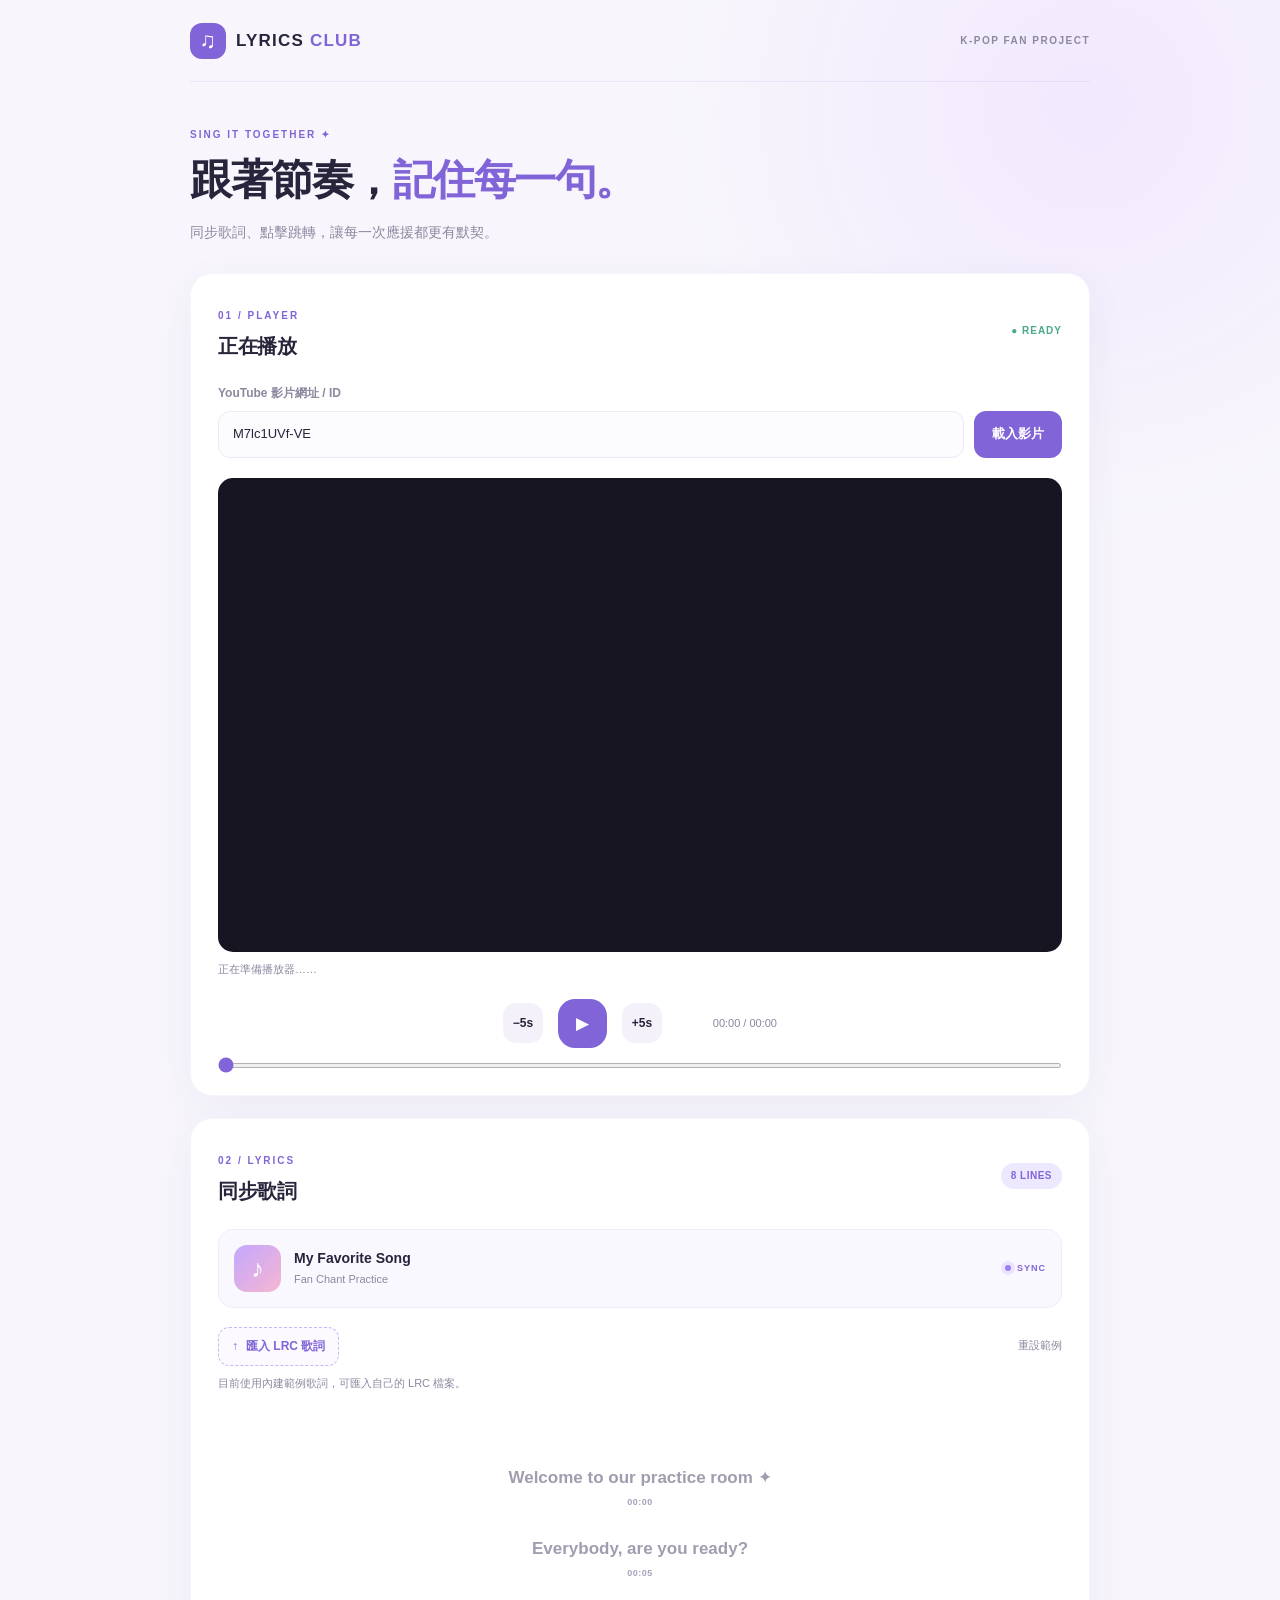
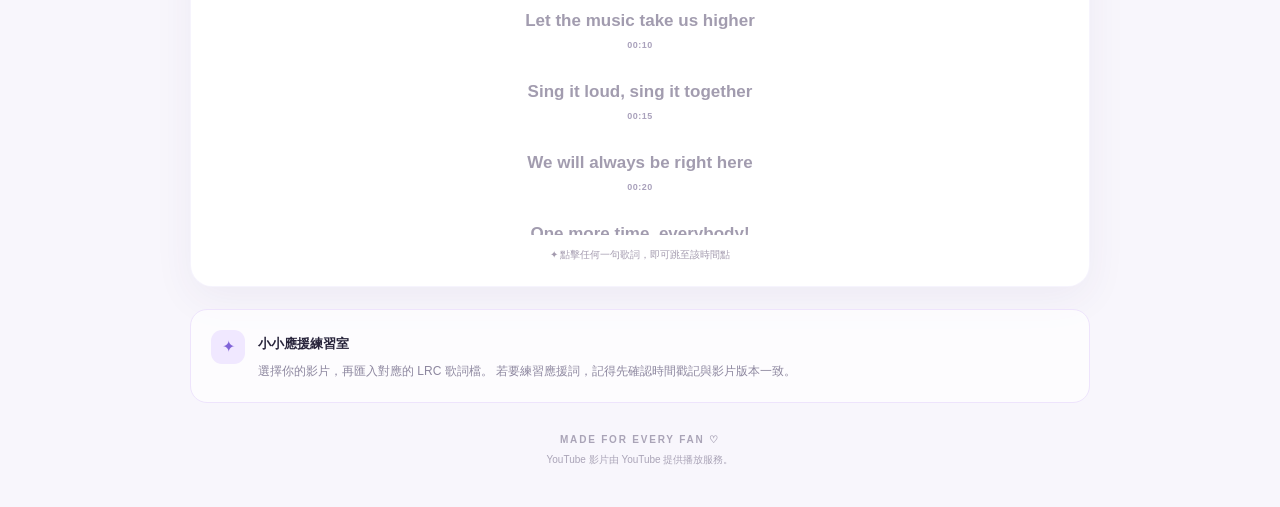
==== index.html @ d7e1ba17 "no.1" ====
<!DOCTYPE html>
<html lang="zh-Hant">
<head>
  <meta charset="UTF-8">

  <!-- 讓手機瀏覽器正確顯示響應式版面 -->
  <meta name="viewport" content="width=device-width, initial-scale=1.0">

  <meta name="theme-color" content="#f8f5ff">
  <meta name="description" content="K-pop 應援詞同步播放器，跟著影片練習歌詞。">

  <title>LYRICS CLUB — 應援詞播放器</title>

  <!-- 引入獨立 CSS 樣式表 -->
  <link rel="stylesheet" href="style.css">

  <!--
    YouTube IFrame API：
    API 載入完成後會呼叫 script.js 中的
    onYouTubeIframeAPIReady() 函式。
  -->
  <script src="https://www.youtube.com/iframe_api" async></script>

  <!-- defer 確保 HTML 解析完成後才執行 -->
  <script src="script.js" defer></script>
</head>

<body>
  <div class="app">

    <!-- 頁首 -->
    <header class="header">
      <a href="#" class="brand" aria-label="Lyrics Club 首頁">
        <span class="brand-icon">♫</span>
        <span>LYRICS<span class="brand-accent"> CLUB</span></span>
      </a>

      <span class="header-tag">K-POP FAN PROJECT</span>
    </header>

    <main>
      <!-- 標題區 -->
      <section class="intro">
        <p class="eyebrow">SING IT TOGETHER ✦</p>
        <h1>跟著節奏，<span>記住每一句。</span></h1>
        <p class="intro-text">
          同步歌詞、點擊跳轉，讓每一次應援都更有默契。
        </p>
      </section>

      <!-- YouTube 影片區 -->
      <section class="player-card card">
        <div class="section-heading">
          <div>
            <span class="section-number">01 / PLAYER</span>
            <h2>正在播放</h2>
          </div>
          <span class="live-dot">● READY</span>
        </div>

        <!--
          可輸入：
          1. https://www.youtube.com/watch?v=VIDEO_ID
          2. https://youtu.be/VIDEO_ID
          3. 純影片 ID
        -->
        <form id="video-form" class="video-form">
          <label for="video-url">YouTube 影片網址 / ID</label>

          <div class="input-row">
            <input
              id="video-url"
              name="video-url"
              type="text"
              placeholder="貼上 YouTube 影片連結或 ID"
              value="M7lc1UVf-VE"
              autocomplete="url"
              required
            >

            <button type="submit" class="primary-button">
              載入影片
            </button>
          </div>
        </form>

        <!-- YouTube API 會在這個容器內建立播放器 -->
        <div class="video-frame">
          <div id="youtube-player"></div>
        </div>

        <!-- 播放器載入或錯誤訊息 -->
        <p id="player-status" class="status-text" role="status">
          正在準備播放器……
        </p>

        <!-- 影片播放控制 -->
        <div class="playback-row">
          <button
            id="back-button"
            class="control-button"
            type="button"
            aria-label="倒退五秒"
          >−5s</button>

          <button
            id="play-button"
            class="play-button"
            type="button"
            aria-label="播放或暫停"
          >▶</button>

          <button
            id="forward-button"
            class="control-button"
            type="button"
            aria-label="前進五秒"
          >+5s</button>

          <span id="time-display" class="time-display">
            00:00 / 00:00
          </span>
        </div>

        <!-- 播放進度條 -->
        <input
          id="seek-bar"
          class="seek-bar"
          type="range"
          min="0"
          max="1000"
          value="0"
          step="1"
          aria-label="影片播放進度"
        >
      </section>

      <!-- 歌詞區 -->
      <section class="lyrics-card card">
        <div class="section-heading lyrics-heading">
          <div>
            <span class="section-number">02 / LYRICS</span>
            <h2>同步歌詞</h2>
          </div>

          <span id="lyrics-count" class="count-badge">0 LINES</span>
        </div>

        <!-- 歌曲資訊及目前播放提示 -->
        <div class="song-info">
          <div class="song-art" aria-hidden="true">♪</div>

          <div class="song-details">
            <h3 id="song-title">My Favorite Song</h3>
            <p id="song-subtitle">Fan Chant Practice</p>
          </div>

          <span class="sync-indicator">
            <span class="sync-dot"></span>
            SYNC
          </span>
        </div>

        <!-- LRC 檔案上傳區 -->
        <div class="lyrics-tools">
          <label for="lrc-file" class="upload-button">
            <span aria-hidden="true">↑</span>
            匯入 LRC 歌詞
          </label>

          <input
            id="lrc-file"
            type="file"
            accept=".lrc,text/plain"
            hidden
          >

          <button id="reset-lyrics" type="button" class="text-button">
            重設範例
          </button>
        </div>

        <p id="lyrics-status" class="status-text" role="status">
          正在使用內建範例歌詞。
        </p>

        <!--
          JavaScript 會將歌詞動態插入此容器。
          每一行都可以點擊，跳轉到相應影片時間。
        -->
        <div
          id="lyrics-list"
          class="lyrics-list"
          aria-label="歌詞列表"
          aria-live="off"
        ></div>

        <p class="lyrics-hint">
          ✦ 點擊任何一句歌詞，即可跳至該時間點
        </p>
      </section>

      <!-- 使用說明 -->
      <section class="tip-card">
        <span class="tip-icon">✦</span>
        <div>
          <strong>小小應援練習室</strong>
          <p>
            選擇你的影片，再匯入對應的 LRC 歌詞檔。
            若要練習應援詞，記得先確認時間戳記與影片版本一致。
          </p>
        </div>
      </section>
    </main>

    <footer class="footer">
      <p>MADE FOR EVERY FAN ♡</p>
      <p>YouTube 影片由 YouTube 提供播放服務。</p>
    </footer>
  </div>
</body>
</html>
---- style.css ----
/* =========================================
   LYRICS CLUB — 全域樣式
   ========================================= */

/* 統一各元素的尺寸計算方式 */
* {
  box-sizing: border-box;
}

:root {
  --bg: #f8f6fc;
  --surface: #ffffff;
  --text: #28243b;
  --muted: #8d879f;
  --primary: #8064d8;
  --primary-light: #eee8ff;
  --pink: #f4a5c5;
  --border: #eeeaf5;
  --radius: 22px;
  --shadow: 0 12px 40px rgba(66, 45, 115, 0.06);
}

html {
  scroll-behavior: smooth;
}

body {
  margin: 0;
  background:
    radial-gradient(
      circle at 85% 5%,
      rgba(232, 216, 255, 0.45),
      transparent 27rem
    ),
    var(--bg);

  color: var(--text);
  font-family:
    -apple-system, BlinkMacSystemFont, "Segoe UI",
    "Noto Sans TC", "Microsoft JhengHei", sans-serif;

  line-height: 1.6;
}

/* 所有按鈕與輸入框繼承網站字型 */
button,
input {
  font: inherit;
}

button {
  cursor: pointer;
}

button:focus-visible,
input:focus-visible,
a:focus-visible,
.upload-button:focus-within {
  outline: 3px solid rgba(128, 100, 216, 0.35);
  outline-offset: 3px;
}

button:disabled {
  cursor: not-allowed;
  opacity: 0.5;
}

.app {
  width: min(100% - 40px, 900px);
  margin: 0 auto;
}

/* =========================================
   頁首
   ========================================= */

.header {
  min-height: 82px;
  display: flex;
  align-items: center;
  justify-content: space-between;
  gap: 12px;
  border-bottom: 1px solid rgba(128, 100, 216, 0.1);
}

.brand {
  display: inline-flex;
  align-items: center;
  gap: 10px;
  color: var(--text);
  font-size: 17px;
  font-weight: 850;
  letter-spacing: 1.2px;
  text-decoration: none;
}

.brand-icon {
  display: grid;
  place-items: center;
  width: 36px;
  height: 36px;
  color: white;
  background: var(--primary);
  border-radius: 12px;
  font-size: 22px;
}

.brand-accent {
  color: var(--primary);
}

.header-tag {
  font-size: 10px;
  letter-spacing: 1.5px;
  color: var(--muted);
  font-weight: 750;
}

/* =========================================
   主標題
   ========================================= */

.intro {
  padding: 45px 0 30px;
}

.eyebrow,
.section-number {
  color: var(--primary);
  font-size: 10px;
  letter-spacing: 2px;
  font-weight: 850;
}

.eyebrow {
  margin: 0 0 10px;
}

.intro h1 {
  margin: 0;
  font-size: clamp(27px, 5vw, 42px);
  line-height: 1.3;
  letter-spacing: -1.5px;
}

.intro h1 span {
  color: var(--primary);
}

.intro-text {
  margin: 13px 0 0;
  color: var(--muted);
  font-size: 14px;
}

/* =========================================
   共用卡片
   ========================================= */

.card {
  background: var(--surface);
  border: 1px solid rgba(128, 100, 216, 0.07);
  border-radius: var(--radius);
  box-shadow: var(--shadow);
  padding: 27px;
  margin-bottom: 22px;
}

.section-heading {
  display: flex;
  align-items: center;
  justify-content: space-between;
  gap: 15px;
  margin-bottom: 22px;
}

.section-heading h2 {
  margin: 3px 0 0;
  font-size: 20px;
  letter-spacing: -0.5px;
}

.live-dot {
  color: #4ba88c;
  font-size: 10px;
  letter-spacing: 1px;
  font-weight: 800;
}

/* =========================================
   YouTube 影片區
   ========================================= */

.video-form {
  margin-bottom: 20px;
}

.video-form label {
  display: block;
  margin-bottom: 8px;
  color: var(--muted);
  font-size: 12px;
  font-weight: 700;
}

.input-row {
  display: flex;
  gap: 10px;
}

.input-row input {
  min-width: 0;
  flex: 1;
  padding: 12px 14px;
  border: 1px solid var(--border);
  border-radius: 12px;
  background: #fcfbfe;
  color: var(--text);
  font-size: 13px;
}

.input-row input:focus {
  border-color: var(--primary);
  outline: none;
}

.primary-button {
  padding: 11px 18px;
  border: none;
  border-radius: 12px;
  background: var(--primary);
  color: white;
  font-size: 13px;
  font-weight: 750;
  white-space: nowrap;
  transition: background 0.2s, transform 0.2s;
}

.primary-button:hover {
  background: #6d50c7;
  transform: translateY(-1px);
}

/* 維持影片 16:9 比例 */
.video-frame {
  position: relative;
  width: 100%;
  aspect-ratio: 16 / 9;
  overflow: hidden;
  background: #171522;
  border-radius: 15px;
}

#youtube-player {
  position: absolute;
  inset: 0;
  width: 100%;
  height: 100%;
}

#youtube-player iframe {
  width: 100%;
  height: 100%;
  border: 0;
}

.status-text {
  margin: 9px 0 0;
  color: var(--muted);
  font-size: 11px;
  overflow-wrap: anywhere;
}

.playback-row {
  display: flex;
  align-items: center;
  justify-content: center;
  gap: 15px;
  margin-top: 20px;
}

.control-button,
.play-button {
  display: grid;
  place-items: center;
  flex-shrink: 0;
  border: none;
  transition: transform 0.15s, background 0.15s;
}

.control-button {
  width: 40px;
  height: 40px;
  border-radius: 13px;
  color: var(--text);
  background: #f4f1fa;
  font-size: 12px;
  font-weight: 800;
}

.control-button:hover {
  background: var(--primary-light);
}

.play-button {
  width: 49px;
  height: 49px;
  border-radius: 17px;
  background: var(--primary);
  color: white;
  font-size: 17px;
}

.play-button:hover {
  transform: scale(1.05);
}

.time-display {
  min-width: 100px;
  text-align: right;
  color: var(--muted);
  font-size: 11px;
  font-variant-numeric: tabular-nums;
}

.seek-bar {
  display: block;
  width: 100%;
  height: 5px;
  margin: 15px 0 0;
  accent-color: var(--primary);
  cursor: pointer;
}

/* =========================================
   歌詞區
   ========================================= */

.lyrics-card {
  padding-bottom: 23px;
}

.count-badge {
  padding: 5px 10px;
  border-radius: 20px;
  color: var(--primary);
  background: var(--primary-light);
  font-size: 10px;
  letter-spacing: 0.5px;
  font-weight: 800;
  white-space: nowrap;
}

/* 歌曲資訊 */
.song-info {
  display: flex;
  align-items: center;
  gap: 13px;
  padding: 15px;
  background: #faf8ff;
  border: 1px solid #f0ebfb;
  border-radius: 15px;
}

.song-art {
  display: grid;
  place-items: center;
  width: 47px;
  height: 47px;
  flex-shrink: 0;
  border-radius: 13px;
  background: linear-gradient(135deg, #c3a7ff, #f7b6d0);
  color: white;
  font-size: 25px;
}

.song-details {
  min-width: 0;
  flex: 1;
}

.song-details h3 {
  margin: 0;
  font-size: 14px;
  overflow-wrap: anywhere;
}

.song-details p {
  margin: 2px 0 0;
  color: var(--muted);
  font-size: 11px;
}

.sync-indicator {
  display: flex;
  align-items: center;
  gap: 6px;
  color: var(--primary);
  font-size: 9px;
  letter-spacing: 1px;
  font-weight: 850;
}

.sync-dot {
  width: 6px;
  height: 6px;
  background: #9c80ef;
  border-radius: 50%;
  box-shadow: 0 0 0 4px #ece4ff;
}

/* 歌詞工具列 */
.lyrics-tools {
  display: flex;
  align-items: center;
  justify-content: space-between;
  gap: 12px;
  margin: 19px 0 5px;
}

.upload-button {
  display: inline-flex;
  align-items: center;
  gap: 8px;
  padding: 9px 13px;
  border: 1px dashed #c9b8f5;
  border-radius: 11px;
  color: var(--primary);
  background: #fcfaff;
  font-size: 12px;
  font-weight: 750;
  cursor: pointer;
}

.upload-button:hover {
  background: var(--primary-light);
}

.text-button {
  border: none;
  padding: 8px 0;
  color: var(--muted);
  background: transparent;
  font-size: 11px;
}

.text-button:hover {
  color: var(--primary);
}

/*
  歌詞視窗：
  固定最大高度，超出時可獨立滾動。
  JS 會自動將目前播放的歌詞捲到中間附近。
*/
.lyrics-list {
  position: relative;
  max-height: 430px;
  min-height: 180px;
  margin-top: 13px;
  padding: 45px 4px;
  overflow-y: auto;
  overscroll-behavior: contain;
  scroll-behavior: smooth;
  scrollbar-width: thin;
  scrollbar-color: #ddd2f8 transparent;
}

/* 每一句歌詞都是可以點擊的按鈕 */
.lyric-line {
  display: block;
  width: 100%;
  padding: 11px 12px;
  margin: 3px 0;
  border: 0;
  border-radius: 12px;
  background: transparent;
  color: #a29caf;
  text-align: center;
  font-size: clamp(14px, 2.7vw, 17px);
  font-weight: 550;
  line-height: 1.7;
  overflow-wrap: anywhere;
  transition:
    color 0.2s,
    background 0.2s,
    transform 0.2s;
}

.lyric-line:hover {
  background: #faf8ff;
  color: var(--primary);
}

/* 目前播放的歌詞 */
.lyric-line.active {
  background: linear-gradient(
    90deg,
    rgba(239, 232, 255, 0.15),
    rgba(239, 232, 255, 0.85),
    rgba(239, 232, 255, 0.15)
  );
  color: #7253ce;
  font-size: clamp(16px, 3vw, 20px);
  font-weight: 850;
  transform: scale(1.015);
}

/* 已經唱過的歌詞 */
.lyric-line.past {
  color: #c2bdcd;
}

.lyric-time {
  display: block;
  margin-top: 2px;
  color: #aaa2bc;
  font-size: 9px;
  font-weight: 600;
  letter-spacing: 0.5px;
}

.lyric-line.active .lyric-time {
  color: #967ee0;
}

.lyrics-hint {
  margin: 12px 0 0;
  color: #a39aae;
  text-align: center;
  font-size: 10px;
}

/* =========================================
   底部提示與頁尾
   ========================================= */

.tip-card {
  display: flex;
  align-items: flex-start;
  gap: 13px;
  padding: 20px;
  border: 1px solid #eee4fc;
  border-radius: 17px;
  background: rgba(255, 255, 255, 0.7);
}

.tip-icon {
  display: grid;
  place-items: center;
  width: 34px;
  height: 34px;
  flex-shrink: 0;
  border-radius: 11px;
  background: #f0e8ff;
  color: var(--primary);
}

.tip-card strong {
  font-size: 13px;
}

.tip-card p {
  margin: 5px 0 0;
  color: var(--muted);
  font-size: 12px;
  line-height: 1.8;
}

.footer {
  padding: 25px 0 35px;
  text-align: center;
  color: #aaa4b7;
  font-size: 10px;
}

.footer p {
  margin: 4px 0;
}

.footer p:first-child {
  font-weight: 800;
  letter-spacing: 1.8px;
}

/* =========================================
   手機版響應式設計
   ========================================= */

@media (max-width: 600px) {
  .app {
    width: calc(100% - 24px);
  }

  .header {
    min-height: 67px;
  }

  .brand {
    font-size: 14px;
  }

  .header-tag {
    max-width: 110px;
    text-align: right;
    font-size: 8px;
    letter-spacing: 0.8px;
  }

  .intro {
    padding: 32px 2px 23px;
  }

  .intro-text {
    font-size: 12px;
  }

  .card {
    padding: 17px;
    margin-bottom: 15px;
    border-radius: 19px;
  }

  .section-heading {
    margin-bottom: 17px;
  }

  .section-heading h2 {
    font-size: 18px;
  }

  .input-row {
    flex-direction: column;
  }

  .input-row input,
  .primary-button {
    width: 100%;
  }

  .primary-button {
    padding: 12px;
  }

  .playback-row {
    gap: 11px;
  }

  .time-display {
    min-width: 83px;
    font-size: 10px;
  }

  .lyrics-list {
    max-height: 55vh;
    min-height: 170px;
    padding: 35px 0;
  }

  .lyric-line {
    padding: 12px 8px;
  }

  .song-info {
    gap: 10px;
    padding: 12px;
  }

  .song-art {
    width: 40px;
    height: 40px;
  }

  .sync-indicator {
    font-size: 8px;
  }

  .lyrics-tools {
    align-items: center;
  }

  .tip-card {
    padding: 16px;
  }
}

/* 減少動態效果：尊重使用者的系統偏好 */
@media (prefers-reduced-motion: reduce) {
  *,
  *::before,
  *::after {
    scroll-behavior: auto !important;
    transition-duration: 0.01ms !important;
    animation-duration: 0.01ms !important;
  }
}
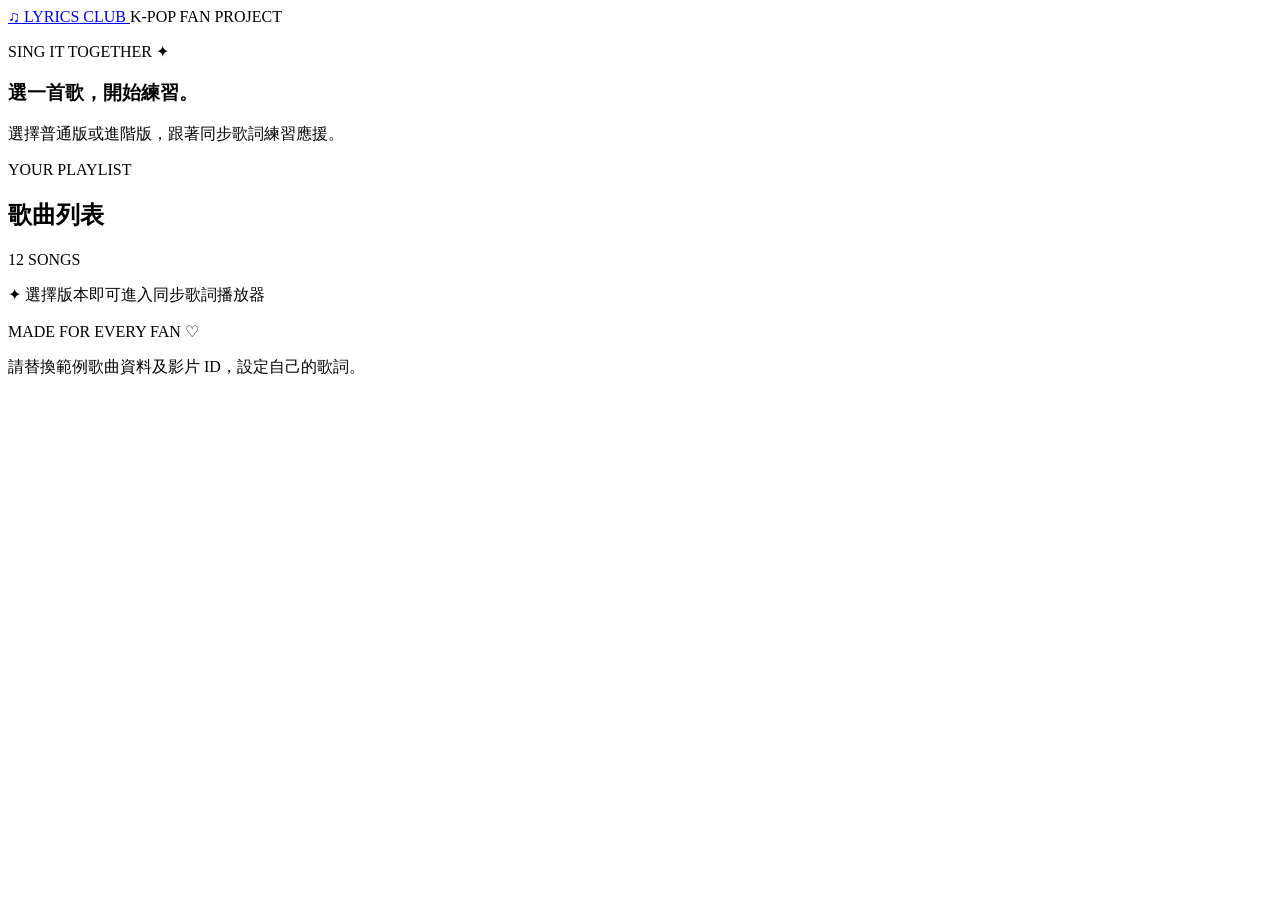
==== commit 8171c16a: "Rename 1index.html to index.html" ====
--- a/index.html
+++ b/index.html
@@ -3,35 +3,28 @@
 <html lang="zh-Hant">
 <head>
   <meta charset="UTF-8">
-
-  <!-- 讓手機瀏覽器正確顯示響應式版面 -->
   <meta name="viewport" content="width=device-width, initial-scale=1.0">
-
-  <meta name="theme-color" content="#f8f5ff">
-  <meta name="description" content="K-pop 應援詞同步播放器，跟著影片練習歌詞。">
-
-  <title>LYRICS CLUB — 應援詞播放器</title>
-
-  <!-- 引入獨立 CSS 樣式表 -->
+  <meta name="theme-color" content="#f8f6fc">
+
+  <title>LYRICS CLUB｜K-pop 應援練習室</title>
+
   <link rel="stylesheet" href="style.css">
 
   <!--
-    YouTube IFrame API：
-    API 載入完成後會呼叫 script.js 中的
-    onYouTubeIframeAPIReady() 函式。
+    YouTube IFrame API 由 script.js 動態載入。
+    這樣可以確保 API 載入時，回呼函式已準備好。
   -->
-  <script src="https://www.youtube.com/iframe_api" async></script>
-
-  <!-- defer 確保 HTML 解析完成後才執行 -->
   <script src="script.js" defer></script>
 </head>
 
 <body>
   <div class="app">
 
-    <!-- 頁首 -->
+    <!-- =========================
+         共用頁首
+         ========================= -->
     <header class="header">
-      <a href="#" class="brand" aria-label="Lyrics Club 首頁">
+      <a href="#" id="home-logo" class="brand">
         <span class="brand-icon">♫</span>
         <span>LYRICS<span class="brand-accent"> CLUB</span></span>
       </a>
@@ -40,184 +33,221 @@
     </header>
 
     <main>
-      <!-- 標題區 -->
-      <section class="intro">
-        <p class="eyebrow">SING IT TOGETHER ✦</p>
-        <h1>跟著節奏，<span>記住每一句。</span></h1>
-        <p class="intro-text">
-          同步歌詞、點擊跳轉，讓每一次應援都更有默契。
+
+      <!-- =========================
+           頁面一：歌曲列表
+           ========================= -->
+      <section id="home-page">
+
+        <section class="intro">
+          <p class="eyebrow">SING IT TOGETHER ✦</p>
+          <h1>選一首歌，<span>開始練習。</span></h1>
+          <p class="intro-text">
+            選擇普通版或進階版，跟著同步歌詞練習應援。
+          </p>
+        </section>
+
+        <!-- 歌曲總數與說明 -->
+        <div class="list-toolbar">
+          <div>
+            <span class="section-number">YOUR PLAYLIST</span>
+            <h2>歌曲列表</h2>
+          </div>
+
+          <span id="song-total" class="count-badge">12 SONGS</span>
+        </div>
+
+        <!--
+          JavaScript 會根據 SONGS 陣列，
+          自動產生 12 張歌曲卡片。
+        -->
+        <div id="song-list" class="song-grid"></div>
+
+        <p class="list-note">
+          ✦ 選擇版本即可進入同步歌詞播放器
         </p>
       </section>
 
-      <!-- YouTube 影片區 -->
-      <section class="player-card card">
-        <div class="section-heading">
-          <div>
-            <span class="section-number">01 / PLAYER</span>
-            <h2>正在播放</h2>
-          </div>
-          <span class="live-dot">● READY</span>
-        </div>
-
-        <!--
-          可輸入：
-          1. https://www.youtube.com/watch?v=VIDEO_ID
-          2. https://youtu.be/VIDEO_ID
-          3. 純影片 ID
-        -->
-        <form id="video-form" class="video-form">
-          <label for="video-url">YouTube 影片網址 / ID</label>
-
-          <div class="input-row">
+
+      <!-- =========================
+           頁面二：同步歌詞播放器
+           預設隱藏
+           ========================= -->
+      <section id="player-page" hidden>
+
+        <!-- 返回按鈕 -->
+        <button id="back-to-list" class="back-button" type="button">
+          <span aria-hidden="true">←</span>
+          返回歌曲列表
+        </button>
+
+        <!-- 播放頁標題 -->
+        <section class="intro player-intro">
+          <p class="eyebrow">NOW PRACTICING ✦</p>
+          <h1 id="current-song-title">歌曲名稱</h1>
+          <p id="current-song-subtitle" class="intro-text">
+            普通版 · 應援練習
+          </p>
+        </section>
+
+        <!-- YouTube 播放器 -->
+        <section class="card player-card">
+          <div class="section-heading">
+            <div>
+              <span class="section-number">01 / PLAYER</span>
+              <h2>影片播放</h2>
+            </div>
+
+            <span id="player-badge" class="version-badge">
+              普通版
+            </span>
+          </div>
+
+          <!-- 方便切換影片或更新影片 ID -->
+          <form id="video-form" class="video-form">
+            <label for="video-url">YouTube 影片網址 / ID</label>
+
+            <div class="input-row">
+              <input
+                id="video-url"
+                type="text"
+                placeholder="輸入 YouTube 網址或影片 ID"
+                autocomplete="url"
+                required
+              >
+
+              <button type="submit" class="primary-button">
+                載入影片
+              </button>
+            </div>
+          </form>
+
+          <!-- YouTube API 會在此建立 iframe -->
+          <div class="video-frame">
+            <div id="youtube-player"></div>
+          </div>
+
+          <p id="player-status" class="status-text" role="status">
+            正在準備播放器……
+          </p>
+
+          <!-- 播放控制 -->
+          <div class="playback-row">
+            <button
+              id="back-button"
+              class="control-button"
+              type="button"
+              aria-label="倒退五秒"
+            >−5s</button>
+
+            <button
+              id="play-button"
+              class="play-button"
+              type="button"
+              aria-label="播放或暫停"
+            >▶</button>
+
+            <button
+              id="forward-button"
+              class="control-button"
+              type="button"
+              aria-label="前進五秒"
+            >+5s</button>
+
+            <span id="time-display" class="time-display">
+              00:00 / 00:00
+            </span>
+          </div>
+
+          <input
+            id="seek-bar"
+            class="seek-bar"
+            type="range"
+            min="0"
+            max="1000"
+            value="0"
+            step="1"
+            aria-label="影片播放進度"
+          >
+        </section>
+
+
+        <!-- 歌詞面板 -->
+        <section class="card lyrics-card">
+          <div class="section-heading">
+            <div>
+              <span class="section-number">02 / LYRICS</span>
+              <h2>同步歌詞</h2>
+            </div>
+
+            <span id="lyrics-count" class="count-badge">
+              0 LINES
+            </span>
+          </div>
+
+          <!-- 歌曲資訊 -->
+          <div class="song-info">
+            <div class="song-art" aria-hidden="true">♪</div>
+
+            <div class="song-details">
+              <h3 id="lyrics-song-title">歌曲名稱</h3>
+              <p id="lyrics-song-subtitle">應援練習</p>
+            </div>
+
+            <span class="sync-indicator">
+              <span class="sync-dot"></span>
+              SYNC
+            </span>
+          </div>
+
+          <!-- 歌詞工具 -->
+          <div class="lyrics-tools">
+            <label for="lrc-file" class="upload-button">
+              <span aria-hidden="true">↑</span>
+              匯入 LRC 歌詞
+            </label>
+
             <input
-              id="video-url"
-              name="video-url"
-              type="text"
-              placeholder="貼上 YouTube 影片連結或 ID"
-              value="M7lc1UVf-VE"
-              autocomplete="url"
-              required
+              id="lrc-file"
+              type="file"
+              accept=".lrc,text/plain"
+              hidden
             >
 
-            <button type="submit" class="primary-button">
-              載入影片
+            <button
+              id="restore-song-lyrics"
+              type="button"
+              class="text-button"
+            >
+              恢復歌曲歌詞
             </button>
           </div>
-        </form>
-
-        <!-- YouTube API 會在這個容器內建立播放器 -->
-        <div class="video-frame">
-          <div id="youtube-player"></div>
-        </div>
-
-        <!-- 播放器載入或錯誤訊息 -->
-        <p id="player-status" class="status-text" role="status">
-          正在準備播放器……
-        </p>
-
-        <!-- 影片播放控制 -->
-        <div class="playback-row">
-          <button
-            id="back-button"
-            class="control-button"
-            type="button"
-            aria-label="倒退五秒"
-          >−5s</button>
-
-          <button
-            id="play-button"
-            class="play-button"
-            type="button"
-            aria-label="播放或暫停"
-          >▶</button>
-
-          <button
-            id="forward-button"
-            class="control-button"
-            type="button"
-            aria-label="前進五秒"
-          >+5s</button>
-
-          <span id="time-display" class="time-display">
-            00:00 / 00:00
-          </span>
-        </div>
-
-        <!-- 播放進度條 -->
-        <input
-          id="seek-bar"
-          class="seek-bar"
-          type="range"
-          min="0"
-          max="1000"
-          value="0"
-          step="1"
-          aria-label="影片播放進度"
-        >
+
+          <p id="lyrics-status" class="status-text" role="status">
+            已載入歌曲歌詞。
+          </p>
+
+          <!-- 歌詞由 JavaScript 動態建立 -->
+          <div
+            id="lyrics-list"
+            class="lyrics-list"
+            aria-label="同步歌詞列表"
+          ></div>
+
+          <p class="lyrics-hint">
+            ✦ 點擊歌詞即可跳到對應的影片時間
+          </p>
+        </section>
+
       </section>
 
-      <!-- 歌詞區 -->
-      <section class="lyrics-card card">
-        <div class="section-heading lyrics-heading">
-          <div>
-            <span class="section-number">02 / LYRICS</span>
-            <h2>同步歌詞</h2>
-          </div>
-
-          <span id="lyrics-count" class="count-badge">0 LINES</span>
-        </div>
-
-        <!-- 歌曲資訊及目前播放提示 -->
-        <div class="song-info">
-          <div class="song-art" aria-hidden="true">♪</div>
-
-          <div class="song-details">
-            <h3 id="song-title">My Favorite Song</h3>
-            <p id="song-subtitle">Fan Chant Practice</p>
-          </div>
-
-          <span class="sync-indicator">
-            <span class="sync-dot"></span>
-            SYNC
-          </span>
-        </div>
-
-        <!-- LRC 檔案上傳區 -->
-        <div class="lyrics-tools">
-          <label for="lrc-file" class="upload-button">
-            <span aria-hidden="true">↑</span>
-            匯入 LRC 歌詞
-          </label>
-
-          <input
-            id="lrc-file"
-            type="file"
-            accept=".lrc,text/plain"
-            hidden
-          >
-
-          <button id="reset-lyrics" type="button" class="text-button">
-            重設範例
-          </button>
-        </div>
-
-        <p id="lyrics-status" class="status-text" role="status">
-          正在使用內建範例歌詞。
-        </p>
-
-        <!--
-          JavaScript 會將歌詞動態插入此容器。
-          每一行都可以點擊，跳轉到相應影片時間。
-        -->
-        <div
-          id="lyrics-list"
-          class="lyrics-list"
-          aria-label="歌詞列表"
-          aria-live="off"
-        ></div>
-
-        <p class="lyrics-hint">
-          ✦ 點擊任何一句歌詞，即可跳至該時間點
-        </p>
-      </section>
-
-      <!-- 使用說明 -->
-      <section class="tip-card">
-        <span class="tip-icon">✦</span>
-        <div>
-          <strong>小小應援練習室</strong>
-          <p>
-            選擇你的影片，再匯入對應的 LRC 歌詞檔。
-            若要練習應援詞，記得先確認時間戳記與影片版本一致。
-          </p>
-        </div>
-      </section>
     </main>
 
     <footer class="footer">
       <p>MADE FOR EVERY FAN ♡</p>
-      <p>YouTube 影片由 YouTube 提供播放服務。</p>
+      <p>請替換範例歌曲資料及影片 ID，設定自己的歌詞。</p>
     </footer>
+
   </div>
 </body>
 </html>
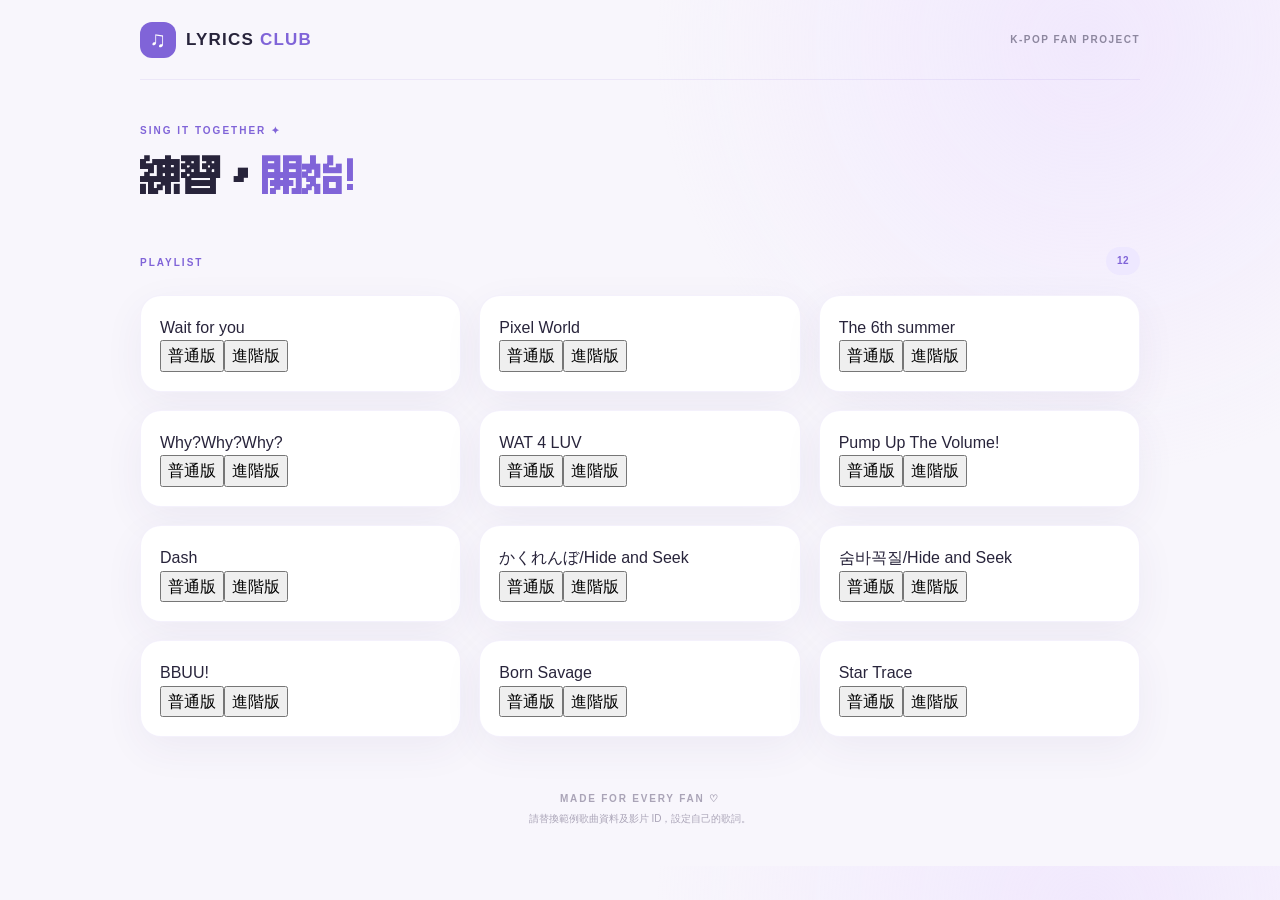
==== commit 52639042: "Update index.html" ====
--- a/index.html
+++ b/index.html
@@ -6,7 +6,7 @@
   <meta name="viewport" content="width=device-width, initial-scale=1.0">
   <meta name="theme-color" content="#f8f6fc">
 
-  <title>LYRICS CLUB｜K-pop 應援練習室</title>
+  <title> PLAVE應援練習 </title>
 
   <link rel="stylesheet" href="style.css">
 
@@ -41,17 +41,15 @@
 
         <section class="intro">
           <p class="eyebrow">SING IT TOGETHER ✦</p>
-          <h1>選一首歌，<span>開始練習。</span></h1>
+          <h1>練習，<span>開始! </span></h1>
           <p class="intro-text">
-            選擇普通版或進階版，跟著同步歌詞練習應援。
           </p>
         </section>
 
         <!-- 歌曲總數與說明 -->
         <div class="list-toolbar">
           <div>
-            <span class="section-number">YOUR PLAYLIST</span>
-            <h2>歌曲列表</h2>
+            <span class="section-number">PLAYLIST</span>
           </div>
 
           <span id="song-total" class="count-badge">12 SONGS</span>
@@ -64,7 +62,6 @@
         <div id="song-list" class="song-grid"></div>
 
         <p class="list-note">
-          ✦ 選擇版本即可進入同步歌詞播放器
         </p>
       </section>
 
--- a/style.css
+++ b/style.css
@@ -0,0 +1,930 @@
+@font-face {
+  font-family: "BoutiqueBitmap";
+  src: url("BoutiqueBitmap9x9HK_1.93.ttf") format("truetype");
+  font-weight: normal;
+  font-style: normal;
+  font-display: swap;
+}
+
+@font-face {
+  font-family: "Galmuri11";
+  src: url("Galmuri11.woff2") format("woff2");
+  font-weight: normal;
+  font-style: normal;
+  font-display: swap;
+}
+
+body, .lyric-line, .lyric-word, button, h1, h2, h3, input {
+  font-family: "BoutiqueBitmap", "Galmuri11", "Noto Sans TC", "Microsoft JhengHei", sans-serif;
+}
+
+/* =========================================
+   LYRICS CLUB
+   全站共用樣式
+   ========================================= */
+
+}
+
+body, .lyric-line, button, h1, h2, h3, .lyric-word {
+  font-family: "JingPinDot", "Noto Sans TC", sans-serif;
+}
+
+
+* {
+  box-sizing: border-box;
+}
+
+:root {
+  --bg: #f8f6fc;
+  --surface: #ffffff;
+  --text: #28243b;
+  --muted: #8d879f;
+  --primary: #8064d8;
+  --primary-dark: #6d50c7;
+  --primary-light: #eee8ff;
+  --pink: #e78eb5;
+  --pink-light: #fff0f6;
+  --border: #eeeaf5;
+  --radius: 21px;
+  --shadow: 0 12px 40px rgba(66, 45, 115, 0.06);
+}
+
+[hidden] {
+  display: none !important;
+}
+
+html {
+  scroll-behavior: smooth;
+}
+
+body {
+  margin: 0;
+  background:
+    radial-gradient(
+      circle at 85% 5%,
+      rgba(232, 216, 255, 0.45),
+      transparent 27rem
+    ),
+    var(--bg);
+
+  color: var(--text);
+  font-family:
+    -apple-system,
+    BlinkMacSystemFont,
+    "Segoe UI",
+    "Noto Sans TC",
+    "Microsoft JhengHei",
+    sans-serif;
+
+  line-height: 1.6;
+}
+
+button,
+input {
+  font: inherit;
+}
+
+button {
+  cursor: pointer;
+}
+
+button:disabled {
+  cursor: not-allowed;
+  opacity: 0.5;
+}
+
+button:focus-visible,
+input:focus-visible,
+a:focus-visible,
+.upload-button:focus-within {
+  outline: 3px solid rgba(128, 100, 216, 0.35);
+  outline-offset: 3px;
+}
+
+.app {
+  width: min(100% - 40px, 1000px);
+  margin: 0 auto;
+}
+
+/* =========================================
+   頁首
+   ========================================= */
+
+.header {
+  min-height: 80px;
+  display: flex;
+  align-items: center;
+  justify-content: space-between;
+  gap: 12px;
+  border-bottom: 1px solid rgba(128, 100, 216, 0.1);
+}
+
+.brand {
+  display: inline-flex;
+  align-items: center;
+  gap: 10px;
+  color: var(--text);
+  font-size: 17px;
+  font-weight: 850;
+  letter-spacing: 1.2px;
+  text-decoration: none;
+}
+
+.brand-icon {
+  display: grid;
+  place-items: center;
+  width: 36px;
+  height: 36px;
+  color: white;
+  background: var(--primary);
+  border-radius: 12px;
+  font-size: 22px;
+}
+
+.brand-accent {
+  color: var(--primary);
+}
+
+.header-tag {
+  color: var(--muted);
+  font-size: 10px;
+  letter-spacing: 1.5px;
+  font-weight: 750;
+}
+
+/* =========================================
+   標題
+   ========================================= */
+
+.intro {
+  padding: 43px 0 30px;
+}
+
+.eyebrow,
+.section-number {
+  color: var(--primary);
+  font-size: 10px;
+  letter-spacing: 2px;
+  font-weight: 850;
+}
+
+.eyebrow {
+  margin: 0 0 10px;
+}
+
+.intro h1 {
+  margin: 0;
+  font-size: clamp(28px, 5vw, 42px);
+  line-height: 1.3;
+  letter-spacing: -1.5px;
+  overflow-wrap: anywhere;
+}
+
+.intro h1 span {
+  color: var(--primary);
+}
+
+.intro-text {
+  margin: 13px 0 0;
+  color: var(--muted);
+  font-size: 14px;
+}
+
+/* =========================================
+   歌曲列表工具列
+   ========================================= */
+
+.list-toolbar {
+  display: flex;
+  align-items: center;
+  justify-content: space-between;
+  gap: 15px;
+  margin-bottom: 20px;
+}
+
+.list-toolbar h2 {
+  margin: 3px 0 0;
+  font-size: 22px;
+}
+
+.count-badge {
+  display: inline-flex;
+  align-items: center;
+  justify-content: center;
+  padding: 6px 11px;
+  border-radius: 20px;
+  color: var(--primary);
+  background: var(--primary-light);
+  font-size: 10px;
+  letter-spacing: 0.5px;
+  font-weight: 850;
+  white-space: nowrap;
+}
+
+/* =========================================
+   首頁：歌曲卡片
+   ========================================= */
+
+.song-grid {
+  display: grid;
+  grid-template-columns: repeat(3, minmax(0, 1fr));
+  gap: 18px;
+}
+
+.song-card {
+  position: relative;
+  display: flex;
+  flex-direction: column;
+  min-width: 0;
+  padding: 19px;
+  background: var(--surface);
+  border: 1px solid rgba(128, 100, 216, 0.09);
+  border-radius: var(--radius);
+  box-shadow: var(--shadow);
+  transition:
+    transform 0.2s,
+    box-shadow 0.2s,
+    border-color 0.2s;
+}
+
+.song-card:hover {
+  transform: translateY(-3px);
+  border-color: #ded3fb;
+  box-shadow: 0 17px 42px rgba(66, 45, 115, 0.1);
+}
+
+.song-card-top {
+  display: flex;
+  align-items: center;
+  justify-content: space-between;
+  gap: 8px;
+}
+
+.song-number {
+  color: #b6adca;
+  font-size: 11px;
+  letter-spacing: 1px;
+  font-weight: 850;
+}
+
+.song-symbol {
+  display: grid;
+  place-items: center;
+  width: 38px;
+  height: 38px;
+  border-radius: 12px;
+  background: linear-gradient(135deg, #c4b0ff, #f7b7d2);
+  color: white;
+  font-size: 21px;
+}
+
+.song-card h3 {
+  margin: 16px 0 5px;
+  font-size: 17px;
+  line-height: 1.5;
+  overflow-wrap: anywhere;
+}
+
+.song-description {
+  min-height: 38px;
+  margin: 0 0 18px;
+  color: var(--muted);
+  font-size: 11px;
+}
+
+/* 每張卡片的兩個版本按鈕 */
+.version-buttons {
+  display: grid;
+  grid-template-columns: 1fr 1fr;
+  gap: 9px;
+  margin-top: auto;
+}
+
+.version-button {
+  display: flex;
+  align-items: center;
+  justify-content: center;
+  gap: 5px;
+  min-width: 0;
+  padding: 10px 5px;
+  border: 1px solid transparent;
+  border-radius: 11px;
+  font-size: 12px;
+  font-weight: 800;
+  transition:
+    transform 0.15s,
+    background 0.15s;
+}
+
+.version-button:hover {
+  transform: translateY(-1px);
+}
+
+.version-button.normal {
+  color: var(--primary);
+  background: var(--primary-light);
+}
+
+.version-button.normal:hover {
+  background: #e3d9ff;
+}
+
+.version-button.advanced {
+  color: #bc5487;
+  background: var(--pink-light);
+}
+
+.version-button.advanced:hover {
+  background: #ffe2ee;
+}
+
+.list-note {
+  margin: 22px 0 0;
+  text-align: center;
+  color: var(--muted);
+  font-size: 11px;
+}
+
+/* =========================================
+   共用卡片與區塊標題
+   ========================================= */
+
+.card {
+  margin-bottom: 22px;
+  padding: 26px;
+  background: var(--surface);
+  border: 1px solid rgba(128, 100, 216, 0.07);
+  border-radius: var(--radius);
+  box-shadow: var(--shadow);
+}
+
+.section-heading {
+  display: flex;
+  align-items: center;
+  justify-content: space-between;
+  gap: 15px;
+  margin-bottom: 22px;
+}
+
+.section-heading h2 {
+  margin: 3px 0 0;
+  font-size: 20px;
+  letter-spacing: -0.5px;
+}
+
+.version-badge {
+  padding: 6px 12px;
+  border-radius: 20px;
+  color: var(--primary);
+  background: var(--primary-light);
+  font-size: 11px;
+  font-weight: 800;
+  white-space: nowrap;
+}
+
+.version-badge.advanced {
+  color: #bc5487;
+  background: var(--pink-light);
+}
+
+/* =========================================
+   播放頁返回按鈕
+   ========================================= */
+
+.back-button {
+  display: inline-flex;
+  align-items: center;
+  gap: 9px;
+  margin-top: 24px;
+  padding: 9px 13px;
+  border: 1px solid var(--border);
+  border-radius: 11px;
+  color: var(--text);
+  background: white;
+  font-size: 12px;
+  font-weight: 750;
+}
+
+.back-button:hover {
+  color: var(--primary);
+  border-color: #d9cdf8;
+}
+
+.player-intro {
+  padding-top: 25px;
+}
+
+/* =========================================
+   YouTube 播放器
+   ========================================= */
+
+.video-form {
+  margin-bottom: 20px;
+}
+
+.video-form label {
+  display: block;
+  margin-bottom: 8px;
+  color: var(--muted);
+  font-size: 12px;
+  font-weight: 700;
+}
+
+.input-row {
+  display: flex;
+  gap: 10px;
+}
+
+.input-row input {
+  min-width: 0;
+  flex: 1;
+  padding: 12px 14px;
+  border: 1px solid var(--border);
+  border-radius: 12px;
+  background: #fcfbfe;
+  color: var(--text);
+  font-size: 13px;
+}
+
+.input-row input:focus {
+  border-color: var(--primary);
+  outline: none;
+}
+
+.primary-button {
+  padding: 11px 17px;
+  border: none;
+  border-radius: 12px;
+  background: var(--primary);
+  color: white;
+  font-size: 13px;
+  font-weight: 750;
+  white-space: nowrap;
+}
+
+.primary-button:hover {
+  background: var(--primary-dark);
+}
+
+.video-frame {
+  position: relative;
+  width: 100%;
+  aspect-ratio: 16 / 9;
+  overflow: hidden;
+  background: #171522;
+  border-radius: 15px;
+}
+
+#youtube-player {
+  position: absolute;
+  inset: 0;
+  width: 100%;
+  height: 100%;
+}
+
+#youtube-player iframe {
+  width: 100%;
+  height: 100%;
+  border: 0;
+}
+
+.status-text {
+  margin: 9px 0 0;
+  color: var(--muted);
+  font-size: 11px;
+  overflow-wrap: anywhere;
+}
+
+/* 播放控制 */
+.playback-row {
+  display: flex;
+  align-items: center;
+  justify-content: center;
+  gap: 15px;
+  margin-top: 20px;
+}
+
+.control-button,
+.play-button {
+  display: grid;
+  place-items: center;
+  flex-shrink: 0;
+  border: none;
+  transition: transform 0.15s, background 0.15s;
+}
+
+.control-button {
+  width: 40px;
+  height: 40px;
+  border-radius: 13px;
+  color: var(--text);
+  background: #f4f1fa;
+  font-size: 12px;
+  font-weight: 800;
+}
+
+.control-button:hover {
+  background: var(--primary-light);
+}
+
+.play-button {
+  width: 49px;
+  height: 49px;
+  border-radius: 17px;
+  background: var(--primary);
+  color: white;
+  font-size: 17px;
+}
+
+.play-button:hover {
+  transform: scale(1.05);
+}
+
+.time-display {
+  min-width: 100px;
+  color: var(--muted);
+  text-align: right;
+  font-size: 11px;
+  font-variant-numeric: tabular-nums;
+}
+
+.seek-bar {
+  display: block;
+  width: 100%;
+  height: 5px;
+  margin: 15px 0 0;
+  accent-color: var(--primary);
+  cursor: pointer;
+}
+
+/* =========================================
+   歌曲資訊
+   ========================================= */
+
+.song-info {
+  display: flex;
+  align-items: center;
+  gap: 13px;
+  padding: 15px;
+  background: #faf8ff;
+  border: 1px solid #f0ebfb;
+  border-radius: 15px;
+}
+
+.song-art {
+  display: grid;
+  place-items: center;
+  width: 47px;
+  height: 47px;
+  flex-shrink: 0;
+  border-radius: 13px;
+  background: linear-gradient(135deg, #c3a7ff, #f7b6d0);
+  color: white;
+  font-size: 25px;
+}
+
+.song-details {
+  flex: 1;
+  min-width: 0;
+}
+
+.song-details h3 {
+  margin: 0;
+  font-size: 14px;
+  overflow-wrap: anywhere;
+}
+
+.song-details p {
+  margin: 2px 0 0;
+  color: var(--muted);
+  font-size: 11px;
+}
+
+.sync-indicator {
+  display: flex;
+  align-items: center;
+  gap: 6px;
+  color: var(--primary);
+  font-size: 9px;
+  letter-spacing: 1px;
+  font-weight: 850;
+}
+
+.sync-dot {
+  width: 6px;
+  height: 6px;
+  background: #9c80ef;
+  border-radius: 50%;
+  box-shadow: 0 0 0 4px #ece4ff;
+}
+
+/* =========================================
+   歌詞工具列與歌詞列表
+   ========================================= */
+
+.lyrics-tools {
+  display: flex;
+  align-items: center;
+  justify-content: space-between;
+  gap: 12px;
+  margin: 19px 0 5px;
+}
+
+.upload-button {
+  display: inline-flex;
+  align-items: center;
+  gap: 8px;
+  padding: 9px 13px;
+  border: 1px dashed #c9b8f5;
+  border-radius: 11px;
+  color: var(--primary);
+  background: #fcfaff;
+  font-size: 12px;
+  font-weight: 750;
+  cursor: pointer;
+}
+
+.upload-button:hover {
+  background: var(--primary-light);
+}
+
+.text-button {
+  border: none;
+  padding: 8px 0;
+  color: var(--muted);
+  background: transparent;
+  font-size: 11px;
+}
+
+.text-button:hover {
+  color: var(--primary);
+}
+
+.lyrics-list {
+  position: relative;
+  max-height: 430px;
+  min-height: 180px;
+  margin-top: 13px;
+  padding: 45px 4px;
+  overflow-y: auto;
+  overscroll-behavior: contain;
+  scroll-behavior: smooth;
+  scrollbar-width: thin;
+  scrollbar-color: #ddd2f8 transparent;
+}
+
+.lyric-line {
+  display: block;
+  width: 100%;
+  padding: 11px 12px;
+  margin: 3px 0;
+  border: none;
+  border-radius: 12px;
+  background: transparent;
+  color: #a29caf;
+  text-align: center;
+  font-size: clamp(14px, 2.7vw, 17px);
+  font-weight: 550;
+  line-height: 1.7;
+  overflow-wrap: anywhere;
+  white-space: pre-line !important;
+  transition:
+    color 0.2s,
+    background 0.2s,
+    transform 0.2s;
+}
+
+.lyric-line:hover {
+  background: #faf8ff;
+  color: var(--primary);
+}
+
+.lyric-line.active {
+  background: linear-gradient(
+    90deg,
+    rgba(239, 232, 255, 0.15),
+    rgba(239, 232, 255, 0.85),
+    rgba(239, 232, 255, 0.15)
+  );
+  color: #7253ce;
+  font-size: clamp(16px, 3vw, 20px);
+  font-weight: 850;
+  transform: scale(1.015);
+}
+
+.lyric-line.past {
+  color: #c2bdcd;
+}
+
+.lyric-time {
+  display: block;
+  margin-top: 2px;
+  color: #aaa2bc;
+  font-size: 9px;
+  font-weight: 600;
+  letter-spacing: 0.5px;
+}
+
+.lyric-line.active .lyric-time {
+  color: #967ee0;
+}
+
+.lyrics-hint {
+  margin: 12px 0 0;
+  color: #a39aae;
+  text-align: center;
+  font-size: 10px;
+}
+
+/* =========================================
+   頁尾
+   ========================================= */
+
+.footer {
+  padding: 28px 0 35px;
+  text-align: center;
+  color: #aaa4b7;
+  font-size: 10px;
+}
+
+.footer p {
+  margin: 4px 0;
+}
+
+.footer p:first-child {
+  font-weight: 800;
+  letter-spacing: 1.8px;
+}
+
+/* =========================================
+   平板：每行兩張歌曲卡片
+   ========================================= */
+
+@media (max-width: 800px) {
+  .song-grid {
+    grid-template-columns: repeat(2, minmax(0, 1fr));
+    gap: 14px;
+  }
+}
+
+/* =========================================
+   手機：每行一張歌曲卡片
+   ========================================= */
+
+@media (max-width: 520px) {
+  .app {
+    width: calc(100% - 24px);
+  }
+
+  .header {
+    min-height: 67px;
+  }
+
+  .brand {
+    font-size: 14px;
+  }
+
+  .header-tag {
+    max-width: 110px;
+    text-align: right;
+    font-size: 8px;
+    letter-spacing: 0.8px;
+  }
+
+  .intro {
+    padding: 32px 2px 24px;
+  }
+
+  .intro-text {
+    font-size: 12px;
+  }
+
+  .song-grid {
+    grid-template-columns: minmax(0, 1fr);
+    gap: 13px;
+  }
+
+  .song-card {
+    padding: 17px;
+  }
+
+  .song-card h3 {
+    margin-top: 12px;
+  }
+
+  .song-description {
+    min-height: 0;
+  }
+
+  .card {
+    padding: 17px;
+    margin-bottom: 15px;
+    border-radius: 19px;
+  }
+
+  .section-heading {
+    margin-bottom: 17px;
+  }
+
+  .section-heading h2 {
+    font-size: 18px;
+  }
+
+  .input-row {
+    flex-direction: column;
+  }
+
+  .input-row input,
+  .primary-button {
+    width: 100%;
+  }
+
+  .primary-button {
+    padding: 12px;
+  }
+
+  .playback-row {
+    gap: 11px;
+  }
+
+  .time-display {
+    min-width: 83px;
+    font-size: 10px;
+  }
+
+  .lyrics-list {
+    max-height: 55vh;
+    min-height: 170px;
+    padding: 35px 0;
+  }
+
+  .lyric-line {
+    padding: 12px 8px;
+  }
+
+  .song-info {
+    gap: 10px;
+    padding: 12px;
+  }
+
+  .song-art {
+    width: 40px;
+    height: 40px;
+  }
+
+  .sync-indicator {
+    font-size: 8px;
+  }
+
+  .lyrics-tools {
+    align-items: center;
+  }
+}
+
+/* 尊重使用者減少動態效果的偏好 */
+@media (prefers-reduced-motion: reduce) {
+  *,
+  *::before,
+  *::after {
+    scroll-behavior: auto !important;
+    transition-duration: 0.01ms !important;
+    animation-duration: 0.01ms !important;
+  }
+}
+
+/* 讓 segments 的顏色生效 */
+.lyric-segment {
+  color: var(--lyric-color, #a29caf);
+}
+
+/* 可選：讓目前高亮的句子顏色更明顯 */
+.lyric-line.active .lyric-segment {
+  color: var(--lyric-color, #7253ce);
+}
+
+/* 逐字高亮效果 */
+.lyric-word {
+  transition: color 0.15s, opacity 0.15s;
+}
+
+.lyric-word.word-upcoming {
+  opacity: 0.45;           /* 還沒唱到的字比較淡 */
+}
+
+.lyric-word.word-active {
+  opacity: 1;
+  font-weight: 800;
+  /* 可以再加強，例如加粗或稍微放大 */
+  transform: scale(1.05);
+}
+
+.lyric-word.word-past {
+  opacity: 0.7;            /* 唱過的字稍微暗一點 */
+}
+
+/* 讓有顏色的 segment 在 active 時更明顯 */
+.lyric-line.active .lyric-segment {
+  filter: brightness(1.15);
+}
+
+
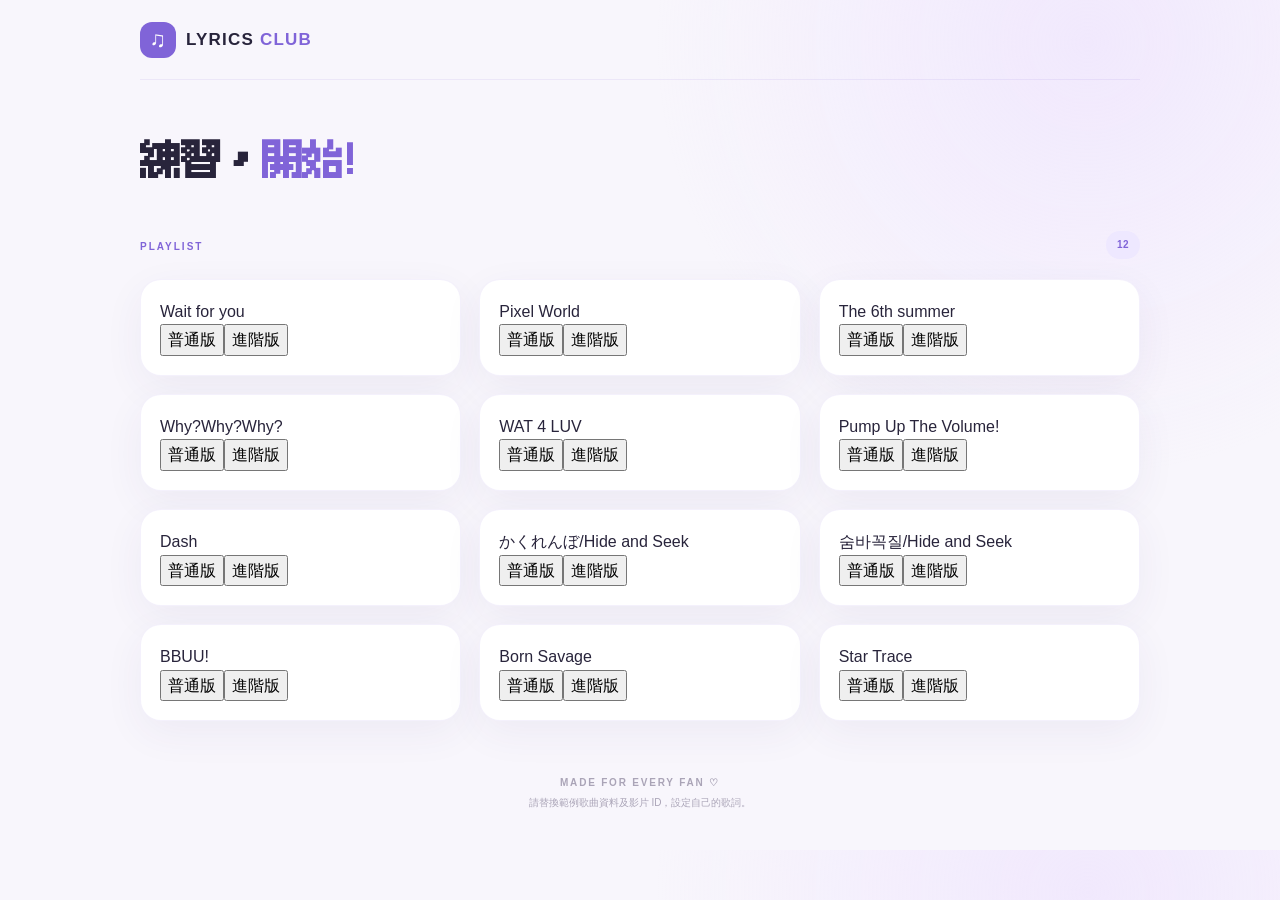
==== commit 09ab03a2: "Update index.html" ====
--- a/index.html
+++ b/index.html
@@ -29,7 +29,7 @@
         <span>LYRICS<span class="brand-accent"> CLUB</span></span>
       </a>
 
-      <span class="header-tag">K-POP FAN PROJECT</span>
+      <span class="header-tag"> </span>
     </header>
 
     <main>
@@ -40,7 +40,7 @@
       <section id="home-page">
 
         <section class="intro">
-          <p class="eyebrow">SING IT TOGETHER ✦</p>
+          <p class="eyebrow"> </p> 
           <h1>練習，<span>開始! </span></h1>
           <p class="intro-text">
           </p>
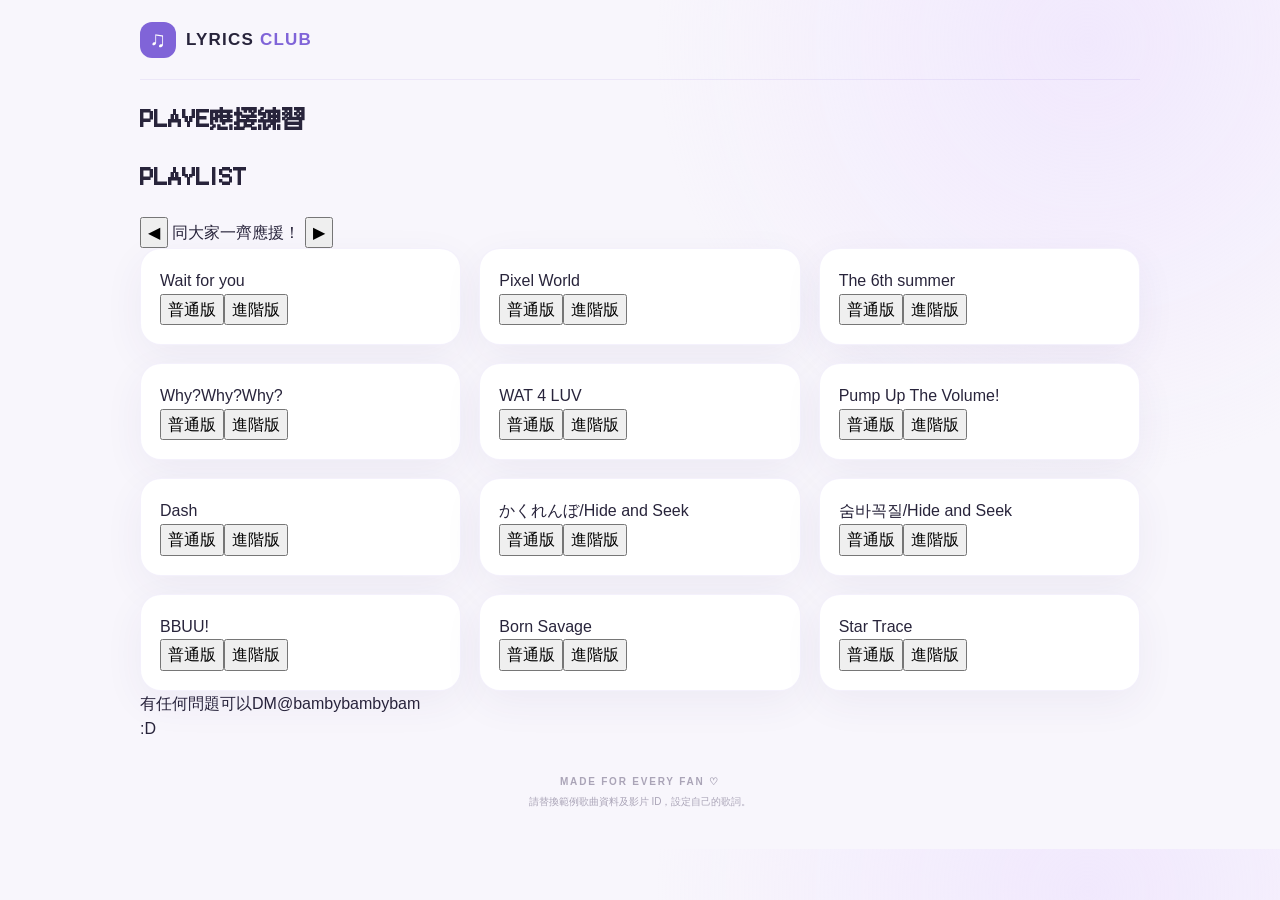
==== commit e39815b1: "Refactor index.html structure and content" ====
--- a/index.html
+++ b/index.html
@@ -34,37 +34,30 @@
 
     <main>
 
-      <!-- =========================
-           頁面一：歌曲列表
-           ========================= -->
-      <section id="home-page">
-
-        <section class="intro">
-          <p class="eyebrow"> </p> 
-          <h1>練習，<span>開始! </span></h1>
-          <p class="intro-text">
-          </p>
-        </section>
-
-        <!-- 歌曲總數與說明 -->
-        <div class="list-toolbar">
-          <div>
-            <span class="section-number">PLAYLIST</span>
-          </div>
-
-          <span id="song-total" class="count-badge">12 SONGS</span>
-        </div>
-
-        <!--
-          JavaScript 會根據 SONGS 陣列，
-          自動產生 12 張歌曲卡片。
-        -->
-        <div id="song-list" class="song-grid"></div>
-
-        <p class="list-note">
-        </p>
-      </section>
-
+     <!-- =========================
+     頁面一：歌曲列表
+     ========================= -->
+  <section id="home-page">
+
+  <h1 class="main-title">PLAVE應援練習</h1>
+
+  <h2 class="playlist-title">PLAYLIST</h2>
+
+  <div class="version-switcher">
+    <button id="version-prev" type="button">◀</button>
+    <span id="version-label">同大家一齊應援！</span>
+    <button id="version-next" type="button">▶</button>
+  </div>
+
+  <!-- JavaScript 會根據 SONGS 陣列自動產生歌曲卡片 -->
+  <div id="song-list" class="song-grid"></div>
+
+  <footer class="site-footer">
+    有任何問題可以DM<span class="highlight">@bambybambybam</span><br>
+    :D
+  </footer>
+
+  </section>
 
       <!-- =========================
            頁面二：同步歌詞播放器
--- a/style.css
+++ b/style.css
@@ -736,6 +736,12 @@
   font-size: 10px;
 }
 
+.lyric-word,
+.lyric-line {
+  white-space: pre-wrap;
+}
+
+
 /* =========================================
    頁尾
    ========================================= */
@@ -927,4 +933,38 @@
   filter: brightness(1.15);
 }
 
-
+/* 歌詞：保留原本顏色，只加粗正在唸的句子 */
+.lyric-line {
+  color: inherit;                /* 不覆蓋原本顏色 */
+  font-weight: 500;
+  transition: font-weight 0.2s, background 0.2s;
+}
+
+.lyric-line.active {
+  font-weight: 800;              /* 只加粗 */
+  background: linear-gradient(90deg, transparent, rgba(255, 255, 255, 0.06), transparent);
+  text-shadow: none;
+  color: inherit;                /* 保持原本顏色 */
+}
+
+.lyric-line.past {
+  opacity: 0.55;                 /* 已經過的稍微變淡 */
+  color: inherit;
+}
+
+/* 單字也不要強制變色 */
+.lyric-word.word-active {
+  font-weight: 800;
+  color: inherit;
+  text-shadow: none;
+}
+
+.lyric-word.word-past {
+  opacity: 0.55;
+  color: inherit;
+}
+
+.lyric-word.word-upcoming {
+  color: inherit;
+}
+
